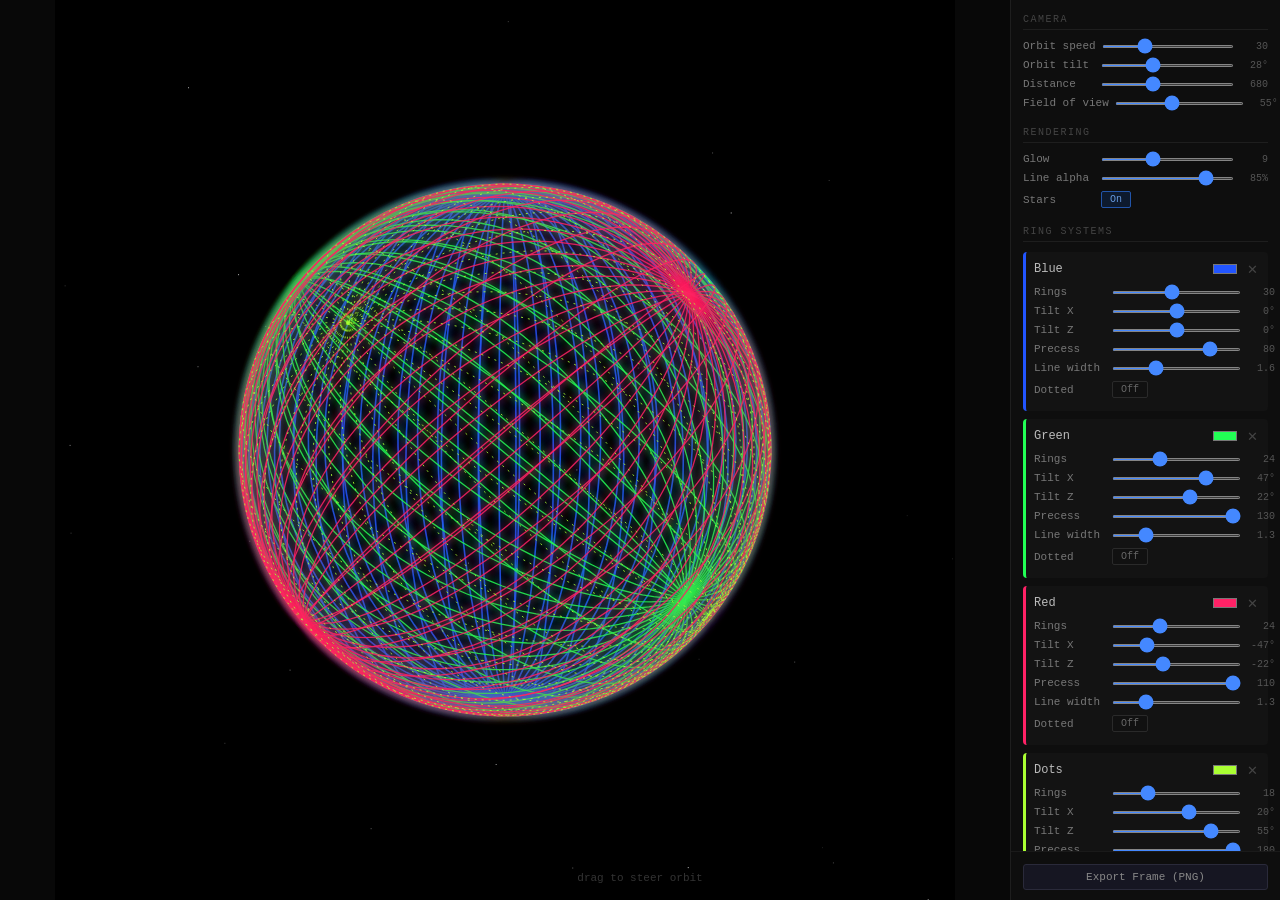
==== orbital_sphere.html @ 7554001b "Add orbital_sphere.html - animated 3D sphere graphics tool Single-file browser tool with satellite-o" ====
<!DOCTYPE html>
<html lang="en">
<head>
<meta charset="UTF-8">
<meta name="viewport" content="width=device-width, initial-scale=1.0">
<title>Orbital Sphere</title>
<style>
* { box-sizing: border-box; margin: 0; padding: 0; }

body {
  display: flex;
  background: #080808;
  color: #ccc;
  font-family: 'Courier New', monospace;
  height: 100vh;
  overflow: hidden;
}

#canvas-wrap {
  flex: 1;
  display: flex;
  align-items: center;
  justify-content: center;
  min-width: 0;
}

canvas {
  cursor: grab;
  display: block;
}
canvas.dragging { cursor: grabbing; }

/* ── Panel ── */
#panel {
  width: 270px;
  flex-shrink: 0;
  background: #0e0e0e;
  border-left: 1px solid #1e1e1e;
  display: flex;
  flex-direction: column;
  overflow: hidden;
}

#panel-scroll {
  flex: 1;
  overflow-y: auto;
  padding: 14px 12px;
  scrollbar-width: thin;
  scrollbar-color: #333 transparent;
}

.section { margin-bottom: 18px; }

.section-title {
  font-size: 10px;
  text-transform: uppercase;
  letter-spacing: 1.5px;
  color: #444;
  margin-bottom: 10px;
  padding-bottom: 4px;
  border-bottom: 1px solid #1e1e1e;
}

.row {
  display: flex;
  align-items: center;
  gap: 6px;
  margin-bottom: 7px;
  font-size: 11px;
}

.row label {
  min-width: 72px;
  color: #777;
  flex-shrink: 0;
}

.row input[type=range] {
  flex: 1;
  height: 3px;
  accent-color: #4488ff;
}

.row .val {
  min-width: 28px;
  text-align: right;
  color: #555;
  font-size: 10px;
}

/* ── Ring system card ── */
.ring-card {
  background: #131313;
  border-radius: 4px;
  padding: 8px 8px 6px;
  margin-bottom: 8px;
  border-left: 3px solid #4488ff;
}

.card-header {
  display: flex;
  align-items: center;
  gap: 6px;
  margin-bottom: 8px;
}

.card-name {
  flex: 1;
  background: transparent;
  border: none;
  color: #bbb;
  font-family: 'Courier New', monospace;
  font-size: 12px;
  outline: none;
}
.card-name:focus { color: #eee; border-bottom: 1px solid #333; }

.card-color {
  width: 28px;
  height: 18px;
  border: none;
  background: none;
  cursor: pointer;
  padding: 0;
  flex-shrink: 0;
}

.card-remove {
  background: none;
  border: none;
  color: #444;
  cursor: pointer;
  font-size: 13px;
  padding: 0 2px;
  flex-shrink: 0;
  line-height: 1;
}
.card-remove:hover { color: #cc3333; }

/* ── Buttons ── */
button.action {
  background: #161622;
  border: 1px solid #2a2a3a;
  color: #888;
  padding: 6px 10px;
  cursor: pointer;
  border-radius: 3px;
  font-family: 'Courier New', monospace;
  font-size: 11px;
  width: 100%;
  margin-top: 2px;
}
button.action:hover { background: #1e1e30; color: #aaa; }

.toggle {
  background: #111;
  border: 1px solid #2a2a2a;
  color: #666;
  padding: 2px 8px;
  cursor: pointer;
  border-radius: 2px;
  font-family: 'Courier New', monospace;
  font-size: 10px;
}
.toggle.on { background: #0d1a2e; border-color: #2255aa; color: #6699dd; }

#panel-foot {
  padding: 10px 12px;
  border-top: 1px solid #1a1a1a;
}

/* Hint */
#hint {
  position: absolute;
  bottom: 16px;
  left: 50%;
  transform: translateX(-50%);
  color: #333;
  font-family: 'Courier New', monospace;
  font-size: 11px;
  pointer-events: none;
  transition: opacity 1s;
}
</style>
</head>
<body>

<div id="canvas-wrap">
  <canvas id="c"></canvas>
  <div id="hint">drag to steer orbit</div>
</div>

<div id="panel">
  <div id="panel-scroll">

    <div class="section">
      <div class="section-title">Camera</div>
      <div class="row">
        <label>Orbit speed</label>
        <input type="range" id="orbitSpeed" min="0" max="100" value="30">
        <span class="val" id="orbitSpeedV">30</span>
      </div>
      <div class="row">
        <label>Orbit tilt</label>
        <input type="range" id="orbitTilt" min="0" max="75" value="28">
        <span class="val" id="orbitTiltV">28°</span>
      </div>
      <div class="row">
        <label>Distance</label>
        <input type="range" id="camDist" min="250" max="1400" value="680">
        <span class="val" id="camDistV">680</span>
      </div>
      <div class="row">
        <label>Field of view</label>
        <input type="range" id="fov" min="20" max="100" value="55">
        <span class="val" id="fovV">55°</span>
      </div>
    </div>

    <div class="section">
      <div class="section-title">Rendering</div>
      <div class="row">
        <label>Glow</label>
        <input type="range" id="glow" min="0" max="24" value="9">
        <span class="val" id="glowV">9</span>
      </div>
      <div class="row">
        <label>Line alpha</label>
        <input type="range" id="alpha" min="10" max="100" value="85">
        <span class="val" id="alphaV">85%</span>
      </div>
      <div class="row">
        <label>Stars</label>
        <button class="toggle on" id="toggleStars">On</button>
      </div>
    </div>

    <div class="section">
      <div class="section-title">Ring Systems</div>
      <div id="ring-list"></div>
      <button class="action" id="addBtn">+ Add Ring System</button>
    </div>

  </div>
  <div id="panel-foot">
    <button class="action" id="exportBtn">Export Frame (PNG)</button>
  </div>
</div>

<script>
// ─────────────────────────────────────────────────
// 3D Math
// ─────────────────────────────────────────────────

const dot   = (a,b) => a[0]*b[0] + a[1]*b[1] + a[2]*b[2];
const cross = (a,b) => [a[1]*b[2]-a[2]*b[1], a[2]*b[0]-a[0]*b[2], a[0]*b[1]-a[1]*b[0]];
const addV  = (a,b) => [a[0]+b[0], a[1]+b[1], a[2]+b[2]];
const subV  = (a,b) => [a[0]-b[0], a[1]-b[1], a[2]-b[2]];
const scaleV = (v,s) => [v[0]*s, v[1]*s, v[2]*s];

function norm(v) {
  const l = Math.sqrt(dot(v,v));
  return l < 1e-12 ? [0,1,0] : [v[0]/l, v[1]/l, v[2]/l];
}

function rotX(v, a) {
  const c=Math.cos(a), s=Math.sin(a);
  return [v[0], c*v[1]-s*v[2], s*v[1]+c*v[2]];
}
function rotY(v, a) {
  const c=Math.cos(a), s=Math.sin(a);
  return [c*v[0]+s*v[2], v[1], -s*v[0]+c*v[2]];
}
function rotZ(v, a) {
  const c=Math.cos(a), s=Math.sin(a);
  return [c*v[0]-s*v[1], s*v[0]+c*v[1], v[2]];
}

// Rodrigues rotation: rotate v around unit axis by angle a
function rotAround(v, axis, a) {
  const c=Math.cos(a), s=Math.sin(a), d=dot(v,axis);
  const cr=cross(axis,v);
  return [
    v[0]*c + cr[0]*s + axis[0]*d*(1-c),
    v[1]*c + cr[1]*s + axis[1]*d*(1-c),
    v[2]*c + cr[2]*s + axis[2]*d*(1-c)
  ];
}

// ─────────────────────────────────────────────────
// Stars
// ─────────────────────────────────────────────────

const STAR_R = 9000;
const STAR_COUNT = 320;
const starPts = [];
const starBright = [];
const starPhase = [];
const starSize = [];

for (let i = 0; i < STAR_COUNT; i++) {
  const theta = Math.acos(2*Math.random()-1);
  const phi   = Math.random() * Math.PI * 2;
  starPts.push([
    STAR_R * Math.sin(theta) * Math.cos(phi),
    STAR_R * Math.sin(theta) * Math.sin(phi),
    STAR_R * Math.cos(theta)
  ]);
  starBright.push(0.25 + Math.random() * 0.55);
  starPhase.push(Math.random() * Math.PI * 2);
  starSize.push(Math.random() < 0.12 ? 1.5 : 1);
}

// ─────────────────────────────────────────────────
// Ring Systems
// ─────────────────────────────────────────────────

const SPHERE_R  = 200;
const SEG_COUNT = 90;  // points per ring
let nextId = 0;

function makeSystem(opts) {
  return {
    id:            nextId++,
    name:          opts.name          ?? 'Ring',
    count:         opts.count         ?? 20,
    tiltX:         opts.tiltX         ?? 0,
    tiltZ:         opts.tiltZ         ?? 0,
    color:         opts.color         ?? '#4488ff',
    lineWidth:     opts.lineWidth     ?? 1.2,
    dash:          opts.dash          ?? [],
    precRate:      opts.precRate      ?? 0.00010,
    phase:         opts.phase         ?? 0,
  };
}

let systems = [
  makeSystem({ name:'Blue',  count:30, tiltX:  0, tiltZ:  0, color:'#2255ff', lineWidth:1.6, dash:[],     precRate:0.00008,  phase:0    }),
  makeSystem({ name:'Green', count:24, tiltX: 47, tiltZ: 22, color:'#22ff55', lineWidth:1.3, dash:[],     precRate:0.000130, phase:1.05 }),
  makeSystem({ name:'Red',   count:24, tiltX:-47, tiltZ:-22, color:'#ff2266', lineWidth:1.3, dash:[],     precRate:0.000110, phase:2.30 }),
  makeSystem({ name:'Dots',  count:18, tiltX: 20, tiltZ: 55, color:'#aaff33', lineWidth:1.0, dash:[2,5],  precRate:0.000180, phase:0.70 }),
];

function getRings(sys, time) {
  // System axis derived from tilt angles
  let axis = [0, 1, 0];
  axis = norm(rotX(rotZ(axis, sys.tiltZ * Math.PI/180), sys.tiltX * Math.PI/180));

  // A vector perpendicular to axis
  const ref  = Math.abs(axis[0]) < 0.9 ? [1,0,0] : [0,1,0];
  const perp = norm(cross(axis, ref));

  const precAngle = sys.phase + time * sys.precRate;
  const rings = [];

  for (let i = 0; i < sys.count; i++) {
    const phi = (i / sys.count) * Math.PI + precAngle;
    const n   = rotAround(perp, axis, phi);   // ring normal
    const u   = axis;                          // one tangent (⊥ to n since perp ⊥ axis)
    const v   = norm(cross(n, axis));          // other tangent

    const pts = [];
    for (let j = 0; j <= SEG_COUNT; j++) {
      const t  = (j / SEG_COUNT) * 2 * Math.PI;
      const ct = Math.cos(t), st = Math.sin(t);
      pts.push([
        SPHERE_R * (ct*u[0] + st*v[0]),
        SPHERE_R * (ct*u[1] + st*v[1]),
        SPHERE_R * (ct*u[2] + st*v[2])
      ]);
    }
    rings.push(pts);
  }
  return rings;
}

// ─────────────────────────────────────────────────
// Camera & Projection
// ─────────────────────────────────────────────────

let camAz  = 0;   // azimuth (auto-incremented each frame unless dragging)
let camElOffset = 0;   // elevation offset from drag
let isDragging = false;
let dragX0 = 0, dragY0 = 0, dragAz0 = 0, dragEl0 = 0;

function getCamera(az, el, dist) {
  const cosEl = Math.cos(el), sinEl = Math.sin(el);
  const cosAz = Math.cos(az), sinAz = Math.sin(az);
  const pos = [dist*sinAz*cosEl, dist*sinEl, dist*cosAz*cosEl];
  const fwd = norm(subV([0,0,0], pos));
  const wup = [0,1,0];
  const rgt = norm(cross(fwd, wup));
  const up  = norm(cross(rgt, fwd));
  return { pos, fwd, rgt, up };
}

function project(pt, cam, focal, cx, cy) {
  const d  = subV(pt, cam.pos);
  const xc = dot(d, cam.rgt);
  const yc = dot(d, cam.up);
  const zc = dot(d, cam.fwd);
  if (zc <= 0.5) return null;
  return [cx + focal*xc/zc, cy - focal*yc/zc];
}

// ─────────────────────────────────────────────────
// Canvas
// ─────────────────────────────────────────────────

const canvas = document.getElementById('c');
const ctx    = canvas.getContext('2d');

function resize() {
  const wrap = document.getElementById('canvas-wrap');
  const size = Math.min(wrap.clientWidth, wrap.clientHeight, 900);
  canvas.width  = size;
  canvas.height = size;
}
window.addEventListener('resize', resize);
resize();

// ─────────────────────────────────────────────────
// Render
// ─────────────────────────────────────────────────

let showStars = true;

function draw(ts) {
  const W = canvas.width, H = canvas.height;

  // ── Camera params
  const orbitSpeed = document.getElementById('orbitSpeed').value / 10000;
  const tiltAmp    = document.getElementById('orbitTilt').value  * Math.PI/180;
  const dist       = parseFloat(document.getElementById('camDist').value);
  const fovDeg     = parseFloat(document.getElementById('fov').value);
  const glowAmt    = parseFloat(document.getElementById('glow').value);
  const lineAlpha  = parseFloat(document.getElementById('alpha').value) / 100;

  const focal = W / (2 * Math.tan(fovDeg * Math.PI / 360));
  const cx = W/2, cy = H/2;

  // Satellite orbit: azimuth auto-increments, elevation bobs sinusoidally
  const el = tiltAmp * Math.sin(ts * 0.00028) + camElOffset;
  const cam = getCamera(camAz, el, dist);

  // ── Background
  ctx.fillStyle = '#000';
  ctx.fillRect(0, 0, W, H);

  // ── Stars
  if (showStars) {
    ctx.fillStyle = '#fff';
    for (let si = 0; si < starPts.length; si++) {
      const p = project(starPts[si], cam, focal, cx, cy);
      if (!p) continue;
      if (p[0] < 0 || p[0] > W || p[1] < 0 || p[1] > H) continue;
      const twinkle = 0.65 + 0.35 * Math.sin(ts * 0.0015 + starPhase[si]);
      ctx.globalAlpha = starBright[si] * twinkle;
      const sz = starSize[si];
      ctx.fillRect(p[0]-sz/2, p[1]-sz/2, sz, sz);
    }
    ctx.globalAlpha = 1;
  }

  // ── Rings
  ctx.globalAlpha = lineAlpha;
  for (const sys of systems) {
    const allRings = getRings(sys, ts);
    ctx.strokeStyle   = sys.color;
    ctx.lineWidth     = sys.lineWidth;
    ctx.shadowColor   = sys.color;
    ctx.shadowBlur    = glowAmt;
    ctx.setLineDash(sys.dash);

    for (const ring of allRings) {
      ctx.beginPath();
      let penDown = false, prevNull = false;
      for (const pt of ring) {
        const p = project(pt, cam, focal, cx, cy);
        if (!p) { prevNull = true; continue; }
        if (!penDown || prevNull) { ctx.moveTo(p[0], p[1]); penDown = true; }
        else                      { ctx.lineTo(p[0], p[1]); }
        prevNull = false;
      }
      ctx.stroke();
    }
  }

  ctx.shadowBlur  = 0;
  ctx.globalAlpha = 1;
  ctx.setLineDash([]);
}

// ─────────────────────────────────────────────────
// Animation Loop
// ─────────────────────────────────────────────────

let lastTs = 0;

function loop(ts) {
  const dt = ts - lastTs;
  lastTs = ts;

  if (!isDragging) {
    const speed = document.getElementById('orbitSpeed').value / 10000;
    camAz += speed * dt;
  }

  draw(ts);
  requestAnimationFrame(loop);
}

requestAnimationFrame(ts => { lastTs = ts; requestAnimationFrame(loop); });

// ─────────────────────────────────────────────────
// Mouse / Touch
// ─────────────────────────────────────────────────

function dragStart(x, y) {
  isDragging = true;
  dragX0  = x;  dragY0  = y;
  dragAz0 = camAz; dragEl0 = camElOffset;
  canvas.classList.add('dragging');
}
function dragMove(x, y) {
  if (!isDragging) return;
  camAz       = dragAz0 + (x - dragX0) * 0.005;
  camElOffset = Math.max(-1.35, Math.min(1.35, dragEl0 - (y - dragY0) * 0.005));
}
function dragEnd() {
  isDragging = false;
  canvas.classList.remove('dragging');
}

canvas.addEventListener('mousedown',  e => dragStart(e.clientX, e.clientY));
canvas.addEventListener('mousemove',  e => dragMove(e.clientX, e.clientY));
canvas.addEventListener('mouseup',    dragEnd);
canvas.addEventListener('mouseleave', dragEnd);

canvas.addEventListener('touchstart', e => { dragStart(e.touches[0].clientX, e.touches[0].clientY); e.preventDefault(); }, { passive:false });
canvas.addEventListener('touchmove',  e => { dragMove(e.touches[0].clientX, e.touches[0].clientY);  e.preventDefault(); }, { passive:false });
canvas.addEventListener('touchend',   dragEnd);

// Hide hint after first drag
canvas.addEventListener('mousedown', () => {
  document.getElementById('hint').style.opacity = '0';
}, { once: true });

// ─────────────────────────────────────────────────
// Controls UI
// ─────────────────────────────────────────────────

function bindSlider(id, valId, fmt) {
  const sl = document.getElementById(id);
  const vl = document.getElementById(valId);
  sl.addEventListener('input', () => { vl.textContent = fmt(sl.value); });
}
bindSlider('orbitSpeed', 'orbitSpeedV', v => v);
bindSlider('orbitTilt',  'orbitTiltV',  v => v + '°');
bindSlider('camDist',    'camDistV',    v => v);
bindSlider('fov',        'fovV',        v => v + '°');
bindSlider('glow',       'glowV',       v => v);
bindSlider('alpha',      'alphaV',      v => v + '%');

document.getElementById('toggleStars').addEventListener('click', function() {
  showStars = !showStars;
  this.textContent = showStars ? 'On' : 'Off';
  this.classList.toggle('on', showStars);
});

// ─────────────────────────────────────────────────
// Ring System UI
// ─────────────────────────────────────────────────

function buildRingUI() {
  const list = document.getElementById('ring-list');
  list.innerHTML = '';

  for (const sys of systems) {
    const card = document.createElement('div');
    card.className = 'ring-card';
    card.style.borderLeftColor = sys.color;
    card.dataset.id = sys.id;

    card.innerHTML = `
      <div class="card-header">
        <input class="card-name" type="text" value="${esc(sys.name)}" data-field="name">
        <input class="card-color" type="color" value="${sys.color}" data-field="color">
        <button class="card-remove" title="Remove">✕</button>
      </div>
      <div class="row">
        <label>Rings</label>
        <input type="range" min="4" max="60" value="${sys.count}" data-field="count">
        <span class="val">${sys.count}</span>
      </div>
      <div class="row">
        <label>Tilt X</label>
        <input type="range" min="-90" max="90" value="${sys.tiltX}" data-field="tiltX">
        <span class="val">${sys.tiltX}°</span>
      </div>
      <div class="row">
        <label>Tilt Z</label>
        <input type="range" min="-90" max="90" value="${sys.tiltZ}" data-field="tiltZ">
        <span class="val">${sys.tiltZ}°</span>
      </div>
      <div class="row">
        <label>Precess</label>
        <input type="range" min="0" max="100" value="${Math.round(sys.precRate*1e6)}" data-field="precRate">
        <span class="val">${Math.round(sys.precRate*1e6)}</span>
      </div>
      <div class="row">
        <label>Line width</label>
        <input type="range" min="5" max="40" value="${sys.lineWidth*10}" data-field="lineWidth">
        <span class="val">${sys.lineWidth}</span>
      </div>
      <div class="row">
        <label>Dotted</label>
        <button class="toggle ${ sys.dash.length ? 'on' : '' }" data-field="dash">${ sys.dash.length ? 'On' : 'Off' }</button>
      </div>
    `;

    // Bind inputs
    card.querySelectorAll('[data-field]').forEach(el => {
      const field = el.dataset.field;
      const ev    = el.tagName === 'BUTTON' ? 'click' : 'input';

      el.addEventListener(ev, () => {
        const target = systems.find(s => s.id === sys.id);
        if (!target) return;

        if (field === 'name') {
          target.name = el.value;
        } else if (field === 'color') {
          target.color = el.value;
          card.style.borderLeftColor = el.value;
        } else if (field === 'count') {
          target.count = parseInt(el.value);
          el.nextElementSibling.textContent = el.value;
        } else if (field === 'tiltX') {
          target.tiltX = parseFloat(el.value);
          el.nextElementSibling.textContent = el.value + '°';
        } else if (field === 'tiltZ') {
          target.tiltZ = parseFloat(el.value);
          el.nextElementSibling.textContent = el.value + '°';
        } else if (field === 'precRate') {
          target.precRate = parseFloat(el.value) / 1e6;
          el.nextElementSibling.textContent = el.value;
        } else if (field === 'lineWidth') {
          target.lineWidth = parseFloat(el.value) / 10;
          el.nextElementSibling.textContent = target.lineWidth.toFixed(1);
        } else if (field === 'dash') {
          target.dash = target.dash.length ? [] : [2, 5];
          el.textContent = target.dash.length ? 'On' : 'Off';
          el.classList.toggle('on', target.dash.length > 0);
        }
      });
    });

    // Remove button
    card.querySelector('.card-remove').addEventListener('click', () => {
      systems = systems.filter(s => s.id !== sys.id);
      buildRingUI();
    });

    list.appendChild(card);
  }
}

function esc(s) {
  return s.replace(/&/g,'&amp;').replace(/"/g,'&quot;').replace(/</g,'&lt;');
}

document.getElementById('addBtn').addEventListener('click', () => {
  const hue = Math.floor(Math.random() * 360);
  systems.push(makeSystem({
    name:     `Ring ${systems.length + 1}`,
    count:    22,
    tiltX:    (Math.random()*180 - 90) | 0,
    tiltZ:    (Math.random()*180 - 90) | 0,
    color:    `hsl(${hue},100%,60%)`,
    lineWidth: 1.2,
    dash:     [],
    precRate: 0.00008 + Math.random() * 0.00015,
    phase:    Math.random() * Math.PI * 2,
  }));
  buildRingUI();
});

document.getElementById('exportBtn').addEventListener('click', () => {
  const a = document.createElement('a');
  a.download = `orbital-sphere-${Date.now()}.png`;
  a.href = canvas.toDataURL('image/png');
  a.click();
});

buildRingUI();
</script>
</body>
</html>
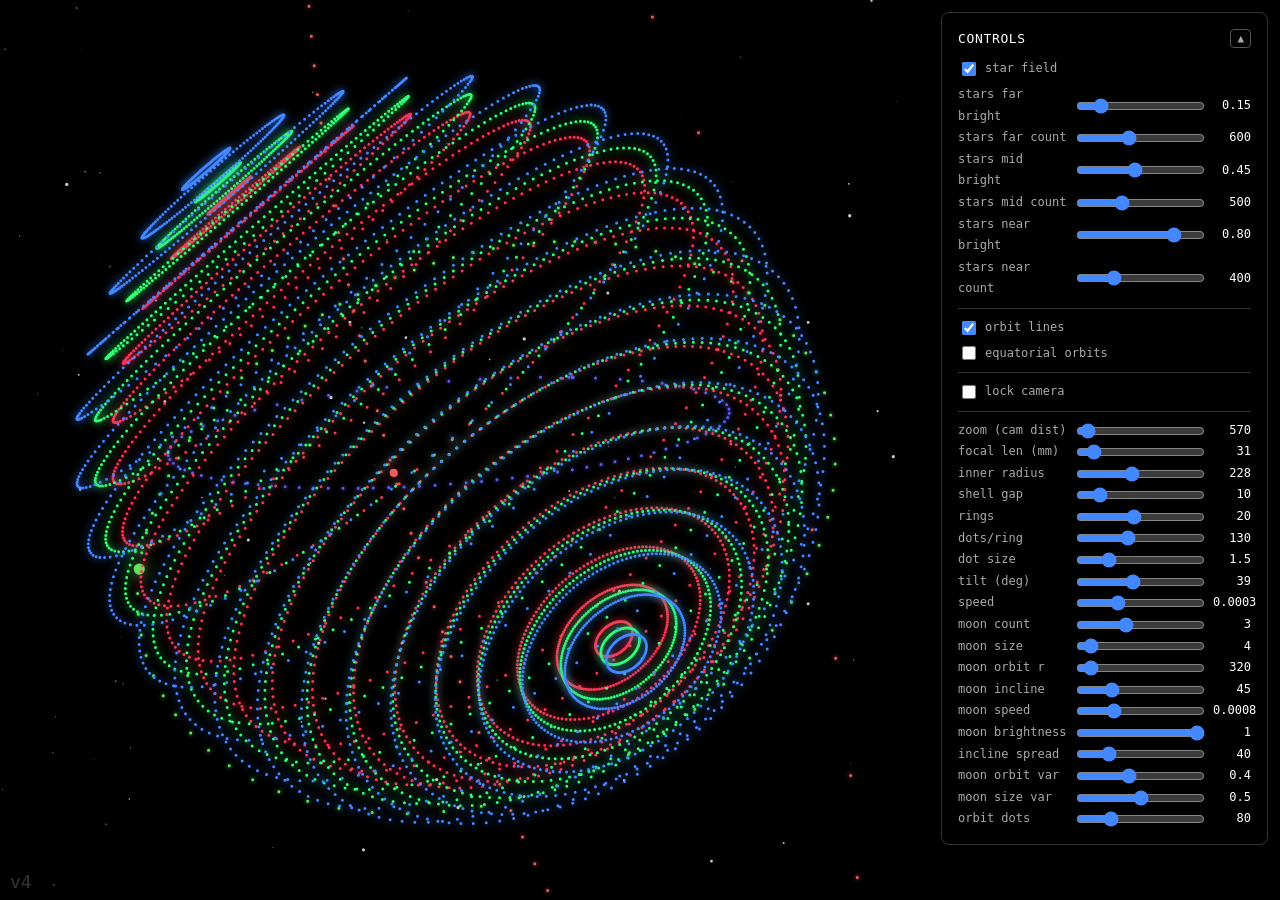
==== commit a4fc1641: "Restructure repo: rename v4.html to orbital_sphere.html, archive prototypes v4.html was the current " ====
--- a/orbital_sphere.html
+++ b/orbital_sphere.html
@@ -1,699 +1,290 @@
 <!DOCTYPE html>
-<html lang="en">
-<head>
-<meta charset="UTF-8">
-<meta name="viewport" content="width=device-width, initial-scale=1.0">
-<title>Orbital Sphere</title>
-<style>
-* { box-sizing: border-box; margin: 0; padding: 0; }
-
-body {
-  display: flex;
-  background: #080808;
-  color: #ccc;
-  font-family: 'Courier New', monospace;
-  height: 100vh;
-  overflow: hidden;
+<body style="margin:0;background:#000;overflow:hidden">
+<canvas id=c style="touch-action:none;display:block"></canvas>
+
+<div id=panel style="position:fixed;top:12px;right:12px;background:rgba(0,0,0,.75);border:1px solid #333;border-radius:8px;padding:14px 16px;color:#ccc;font:12px/1.8 monospace;min-width:220px;user-select:none">
+  <div style="display:flex;justify-content:space-between;align-items:center;margin-bottom:8px">
+    <span style="color:#fff;font-size:13px;letter-spacing:.05em">CONTROLS</span>
+    <button id=collapseBtn onclick="togglePanel()" style="background:none;border:1px solid #555;border-radius:4px;color:#aaa;cursor:pointer;font:11px monospace;padding:1px 6px;line-height:1.4">▲</button>
+  </div>
+  <div id=panelBody>
+  <div style="margin-bottom:4px">
+    <label style="display:flex;gap:6px;align-items:center;cursor:pointer">
+      <input type=checkbox id=starToggle checked style="accent-color:#4488ff;width:14px;height:14px">
+      <span style="color:#aaa">star field</span>
+    </label>
+  </div>
+  <div id=starSliders></div>
+  <div style="border-top:1px solid #333;margin:8px 0"></div>
+  <div style="margin-bottom:4px">
+    <label style="display:flex;gap:6px;align-items:center;cursor:pointer">
+      <input type=checkbox id=orbitToggle checked style="accent-color:#4488ff;width:14px;height:14px">
+      <span style="color:#aaa">orbit lines</span>
+    </label>
+  </div>
+  <div style="margin-bottom:4px">
+    <label style="display:flex;gap:6px;align-items:center;cursor:pointer">
+      <input type=checkbox id=equatorialToggle style="accent-color:#4488ff;width:14px;height:14px">
+      <span style="color:#aaa">equatorial orbits</span>
+    </label>
+  </div>
+  <div style="border-top:1px solid #333;margin:8px 0"></div>
+  <div style="margin-bottom:4px">
+    <label style="display:flex;gap:6px;align-items:center;cursor:pointer">
+      <input type=checkbox id=camLock style="accent-color:#4488ff;width:14px;height:14px">
+      <span style="color:#aaa">lock camera</span>
+    </label>
+  </div>
+  <div style="border-top:1px solid #333;margin:8px 0"></div>
+  </div><!-- /panelBody -->
+</div>
+
+<div style="position:fixed;bottom:8px;left:10px;color:#333;font:18px monospace;pointer-events:none">v4</div>
+
+<script>
+let panelCollapsed=false;
+function togglePanel(){
+  panelCollapsed=!panelCollapsed;
+  document.getElementById('panelBody').style.display=panelCollapsed?'none':'';
+  document.getElementById('collapseBtn').textContent=panelCollapsed?'▼':'▲';
 }
-
-#canvas-wrap {
-  flex: 1;
-  display: flex;
-  align-items: center;
-  justify-content: center;
-  min-width: 0;
-}
-
-canvas {
-  cursor: grab;
-  display: block;
-}
-canvas.dragging { cursor: grabbing; }
-
-/* ── Panel ── */
-#panel {
-  width: 270px;
-  flex-shrink: 0;
-  background: #0e0e0e;
-  border-left: 1px solid #1e1e1e;
-  display: flex;
-  flex-direction: column;
-  overflow: hidden;
-}
-
-#panel-scroll {
-  flex: 1;
-  overflow-y: auto;
-  padding: 14px 12px;
-  scrollbar-width: thin;
-  scrollbar-color: #333 transparent;
-}
-
-.section { margin-bottom: 18px; }
-
-.section-title {
-  font-size: 10px;
-  text-transform: uppercase;
-  letter-spacing: 1.5px;
-  color: #444;
-  margin-bottom: 10px;
-  padding-bottom: 4px;
-  border-bottom: 1px solid #1e1e1e;
-}
-
-.row {
-  display: flex;
-  align-items: center;
-  gap: 6px;
-  margin-bottom: 7px;
-  font-size: 11px;
-}
-
-.row label {
-  min-width: 72px;
-  color: #777;
-  flex-shrink: 0;
-}
-
-.row input[type=range] {
-  flex: 1;
-  height: 3px;
-  accent-color: #4488ff;
-}
-
-.row .val {
-  min-width: 28px;
-  text-align: right;
-  color: #555;
-  font-size: 10px;
-}
-
-/* ── Ring system card ── */
-.ring-card {
-  background: #131313;
-  border-radius: 4px;
-  padding: 8px 8px 6px;
-  margin-bottom: 8px;
-  border-left: 3px solid #4488ff;
-}
-
-.card-header {
-  display: flex;
-  align-items: center;
-  gap: 6px;
-  margin-bottom: 8px;
-}
-
-.card-name {
-  flex: 1;
-  background: transparent;
-  border: none;
-  color: #bbb;
-  font-family: 'Courier New', monospace;
-  font-size: 12px;
-  outline: none;
-}
-.card-name:focus { color: #eee; border-bottom: 1px solid #333; }
-
-.card-color {
-  width: 28px;
-  height: 18px;
-  border: none;
-  background: none;
-  cursor: pointer;
-  padding: 0;
-  flex-shrink: 0;
-}
-
-.card-remove {
-  background: none;
-  border: none;
-  color: #444;
-  cursor: pointer;
-  font-size: 13px;
-  padding: 0 2px;
-  flex-shrink: 0;
-  line-height: 1;
-}
-.card-remove:hover { color: #cc3333; }
-
-/* ── Buttons ── */
-button.action {
-  background: #161622;
-  border: 1px solid #2a2a3a;
-  color: #888;
-  padding: 6px 10px;
-  cursor: pointer;
-  border-radius: 3px;
-  font-family: 'Courier New', monospace;
-  font-size: 11px;
-  width: 100%;
-  margin-top: 2px;
-}
-button.action:hover { background: #1e1e30; color: #aaa; }
-
-.toggle {
-  background: #111;
-  border: 1px solid #2a2a2a;
-  color: #666;
-  padding: 2px 8px;
-  cursor: pointer;
-  border-radius: 2px;
-  font-family: 'Courier New', monospace;
-  font-size: 10px;
-}
-.toggle.on { background: #0d1a2e; border-color: #2255aa; color: #6699dd; }
-
-#panel-foot {
-  padding: 10px 12px;
-  border-top: 1px solid #1a1a1a;
-}
-
-/* Hint */
-#hint {
-  position: absolute;
-  bottom: 16px;
-  left: 50%;
-  transform: translateX(-50%);
-  color: #333;
-  font-family: 'Courier New', monospace;
-  font-size: 11px;
-  pointer-events: none;
-  transition: opacity 1s;
-}
-</style>
-</head>
-<body>
-
-<div id="canvas-wrap">
-  <canvas id="c"></canvas>
-  <div id="hint">drag to steer orbit</div>
-</div>
-
-<div id="panel">
-  <div id="panel-scroll">
-
-    <div class="section">
-      <div class="section-title">Camera</div>
-      <div class="row">
-        <label>Orbit speed</label>
-        <input type="range" id="orbitSpeed" min="0" max="100" value="30">
-        <span class="val" id="orbitSpeedV">30</span>
-      </div>
-      <div class="row">
-        <label>Orbit tilt</label>
-        <input type="range" id="orbitTilt" min="0" max="75" value="28">
-        <span class="val" id="orbitTiltV">28°</span>
-      </div>
-      <div class="row">
-        <label>Distance</label>
-        <input type="range" id="camDist" min="250" max="1400" value="680">
-        <span class="val" id="camDistV">680</span>
-      </div>
-      <div class="row">
-        <label>Field of view</label>
-        <input type="range" id="fov" min="20" max="100" value="55">
-        <span class="val" id="fovV">55°</span>
-      </div>
-    </div>
-
-    <div class="section">
-      <div class="section-title">Rendering</div>
-      <div class="row">
-        <label>Glow</label>
-        <input type="range" id="glow" min="0" max="24" value="9">
-        <span class="val" id="glowV">9</span>
-      </div>
-      <div class="row">
-        <label>Line alpha</label>
-        <input type="range" id="alpha" min="10" max="100" value="85">
-        <span class="val" id="alphaV">85%</span>
-      </div>
-      <div class="row">
-        <label>Stars</label>
-        <button class="toggle on" id="toggleStars">On</button>
-      </div>
-    </div>
-
-    <div class="section">
-      <div class="section-title">Ring Systems</div>
-      <div id="ring-list"></div>
-      <button class="action" id="addBtn">+ Add Ring System</button>
-    </div>
-
-  </div>
-  <div id="panel-foot">
-    <button class="action" id="exportBtn">Export Frame (PNG)</button>
-  </div>
-</div>
+</script>
 
 <script>
-// ─────────────────────────────────────────────────
-// 3D Math
-// ─────────────────────────────────────────────────
-
-const dot   = (a,b) => a[0]*b[0] + a[1]*b[1] + a[2]*b[2];
-const cross = (a,b) => [a[1]*b[2]-a[2]*b[1], a[2]*b[0]-a[0]*b[2], a[0]*b[1]-a[1]*b[0]];
-const addV  = (a,b) => [a[0]+b[0], a[1]+b[1], a[2]+b[2]];
-const subV  = (a,b) => [a[0]-b[0], a[1]-b[1], a[2]-b[2]];
-const scaleV = (v,s) => [v[0]*s, v[1]*s, v[2]*s];
-
-function norm(v) {
-  const l = Math.sqrt(dot(v,v));
-  return l < 1e-12 ? [0,1,0] : [v[0]/l, v[1]/l, v[2]/l];
-}
-
-function rotX(v, a) {
-  const c=Math.cos(a), s=Math.sin(a);
-  return [v[0], c*v[1]-s*v[2], s*v[1]+c*v[2]];
-}
-function rotY(v, a) {
-  const c=Math.cos(a), s=Math.sin(a);
-  return [c*v[0]+s*v[2], v[1], -s*v[0]+c*v[2]];
-}
-function rotZ(v, a) {
-  const c=Math.cos(a), s=Math.sin(a);
-  return [c*v[0]-s*v[1], s*v[0]+c*v[1], v[2]];
-}
-
-// Rodrigues rotation: rotate v around unit axis by angle a
-function rotAround(v, axis, a) {
-  const c=Math.cos(a), s=Math.sin(a), d=dot(v,axis);
-  const cr=cross(axis,v);
-  return [
-    v[0]*c + cr[0]*s + axis[0]*d*(1-c),
-    v[1]*c + cr[1]*s + axis[1]*d*(1-c),
-    v[2]*c + cr[2]*s + axis[2]*d*(1-c)
-  ];
-}
-
-// ─────────────────────────────────────────────────
-// Stars
-// ─────────────────────────────────────────────────
-
-const STAR_R = 9000;
-const STAR_COUNT = 320;
-const starPts = [];
-const starBright = [];
-const starPhase = [];
-const starSize = [];
-
-for (let i = 0; i < STAR_COUNT; i++) {
-  const theta = Math.acos(2*Math.random()-1);
-  const phi   = Math.random() * Math.PI * 2;
-  starPts.push([
-    STAR_R * Math.sin(theta) * Math.cos(phi),
-    STAR_R * Math.sin(theta) * Math.sin(phi),
-    STAR_R * Math.cos(theta)
-  ]);
-  starBright.push(0.25 + Math.random() * 0.55);
-  starPhase.push(Math.random() * Math.PI * 2);
-  starSize.push(Math.random() < 0.12 ? 1.5 : 1);
-}
-
-// ─────────────────────────────────────────────────
-// Ring Systems
-// ─────────────────────────────────────────────────
-
-const SPHERE_R  = 200;
-const SEG_COUNT = 90;  // points per ring
-let nextId = 0;
-
-function makeSystem(opts) {
-  return {
-    id:            nextId++,
-    name:          opts.name          ?? 'Ring',
-    count:         opts.count         ?? 20,
-    tiltX:         opts.tiltX         ?? 0,
-    tiltZ:         opts.tiltZ         ?? 0,
-    color:         opts.color         ?? '#4488ff',
-    lineWidth:     opts.lineWidth     ?? 1.2,
-    dash:          opts.dash          ?? [],
-    precRate:      opts.precRate      ?? 0.00010,
-    phase:         opts.phase         ?? 0,
+const M=Math,q=c.getContext('2d');
+let az=0,el=0,drag=0,daz=0,mx=0,my=0,de=0,prev=0,W;
+
+const lsGet=(k,fb)=>{const v=localStorage.getItem('gfx_'+k);return v===null?fb:v};
+const lsSet=(k,v)=>localStorage.setItem('gfx_'+k,v);
+
+let showStars=lsGet('showStars','true')==='true';
+let showOrbit=lsGet('showOrbit','true')==='true';
+let equatorialOrbits=lsGet('equatorialOrbits','false')==='true';
+
+// three star layers: far (dim), mid, near (bright)
+const starLayers=[
+  {rMin:20000,rMax:28000,count:600,szMin:.3,szMax:.6, opacity:.15, label:'stars far'},
+  {rMin:12000,rMax:18000,count:500,szMin:.4,szMax:.9, opacity:.45, label:'stars mid'},
+  {rMin: 8000,rMax:11000,count:400,szMin:.5,szMax:1.7,opacity:.8,  label:'stars near'},
+];
+function genLayer(L){const a=[];for(let i=0;i<L.count;i++){const th=M.random()*6.283,ph=M.acos(2*M.random()-1);const r=L.rMin+M.random()*(L.rMax-L.rMin);const sz=L.szMin+M.random()*(L.szMax-L.szMin);a.push([r*M.sin(ph)*M.cos(th),r*M.sin(ph)*M.sin(th),r*M.cos(ph),sz]);}return a;}
+starLayers.forEach((L,i)=>{
+  L.opacity=parseFloat(lsGet('sl_opacity_'+i, L.opacity));
+  L.count=parseInt(lsGet('sl_count_'+i, L.count));
+  L.pts=genLayer(L);
+});
+
+const starToggleEl=document.getElementById('starToggle');
+starToggleEl.checked=showStars;
+starToggleEl.onchange=e=>{showStars=e.target.checked;lsSet('showStars',showStars);document.getElementById('starSliders').style.opacity=showStars?1:.4};
+
+const orbitToggleEl=document.getElementById('orbitToggle');
+orbitToggleEl.checked=showOrbit;
+orbitToggleEl.onchange=e=>{showOrbit=e.target.checked;lsSet('showOrbit',showOrbit)};
+
+const equatorialToggleEl=document.getElementById('equatorialToggle');
+equatorialToggleEl.checked=equatorialOrbits;
+equatorialToggleEl.onchange=e=>{equatorialOrbits=e.target.checked;lsSet('equatorialOrbits',equatorialOrbits)};
+
+// star layer sliders (brightness + count per layer)
+const starDiv=document.getElementById('starSliders');
+starLayers.forEach((L,i)=>{
+  const d=document.createElement('div');
+  d.innerHTML=`
+  <label style="display:flex;gap:6px;align-items:center">
+    <span style="width:110px;color:#aaa">${L.label} bright</span>
+    <input id=sbr_${i} type=range min=0 max=1 step=.01 value=${L.opacity} style="flex:1;accent-color:#4488ff">
+    <span id=sbrL_${i} style="width:38px;text-align:right;color:#fff">${L.opacity.toFixed(2)}</span>
+  </label>
+  <label style="display:flex;gap:6px;align-items:center">
+    <span style="width:110px;color:#aaa">${L.label} count</span>
+    <input id=scnt_${i} type=range min=0 max=1500 step=10 value=${L.count} style="flex:1;accent-color:#4488ff">
+    <span id=scntL_${i} style="width:38px;text-align:right;color:#fff">${L.count}</span>
+  </label>`;
+  starDiv.appendChild(d);
+  d.querySelector('#sbr_'+i).oninput=e=>{L.opacity=parseFloat(e.target.value);document.getElementById('sbrL_'+i).textContent=L.opacity.toFixed(2);lsSet('sl_opacity_'+i,L.opacity)};
+  d.querySelector('#scnt_'+i).oninput=e=>{L.count=parseInt(e.target.value);document.getElementById('scntL_'+i).textContent=L.count;L.pts=genLayer(L);lsSet('sl_count_'+i,L.count)};
+});
+
+// live params
+const P={
+  cam:   {v:570,  min:300, max:7200, label:'zoom (cam dist)'},
+  fl:    {v:31,   min:14,  max:200, label:'focal len (mm)', step:1},
+  r0:    {v:228,  min:100, max:400, label:'inner radius'},
+  gap:   {v:10,   min:2,   max:60,  label:'shell gap'},
+  N:     {v:20,   min:4,   max:40,  label:'rings',      int:true},
+  SEG:   {v:130,  min:20,  max:300, label:'dots/ring',  int:true},
+  dot:   {v:1.5,  min:.5,  max:5,   label:'dot size',   step:.1},
+  tilt:  {v:39,   min:0,   max:90,  label:'tilt (deg)'},
+  speed: {v:.0003,min:0,   max:.001,label:'speed',      step:.00005},
+  moons: {v:3,    min:0,   max:8,   label:'moon count', int:true},
+  moonSz:{v:4,    min:1,   max:50,  label:'moon size',  step:.5},
+  moonR: {v:320,  min:150, max:2800, label:'moon orbit r'},
+  moonInc:{v:45,  min:0,   max:180, label:'moon incline'},
+  moonSpd:{v:.0008,min:0,  max:.003,label:'moon speed', step:.0001},
+  moonBr: {v:1,    min:0,   max:1,   label:'moon brightness',step:.01},
+  moonSpread:{v:40, min:0,  max:180, label:'incline spread'},
+  moonRVar:  {v:.4,  min:0,   max:1,   label:'moon orbit var', step:.01},
+  moonSzVar: {v:.5,  min:0,   max:1,   label:'moon size var', step:.01},
+  orbitDots:{v:80,  min:10,  max:300, label:'orbit dots', int:true},
+};
+for(const [k,d] of Object.entries(P))d.v=d.int?parseInt(lsGet('p_'+k,d.v)):parseFloat(lsGet('p_'+k,d.v));
+
+// build sliders
+const panel=document.getElementById('panelBody');
+for(const [k,d] of Object.entries(P)){
+  const row=document.createElement('div');
+  const step=d.step||(d.int?1:.5);
+  row.innerHTML=`<label style="display:flex;gap:6px;align-items:center">
+    <span style="width:110px;color:#aaa">${d.label}</span>
+    <input type=range min=${d.min} max=${d.max} step=${step} value=${d.v} style="flex:1;accent-color:#4488ff">
+    <span id=lbl_${k} style="width:38px;text-align:right;color:#fff">${d.v}</span>
+  </label>`;
+  panel.appendChild(row);
+  const inp=row.querySelector('input');
+  inp.oninput=()=>{
+    d.v=d.int?parseInt(inp.value):parseFloat(inp.value);
+    document.getElementById('lbl_'+k).textContent=d.v;
+    lsSet('p_'+k,d.v);
+    rebuild();
   };
 }
 
-let systems = [
-  makeSystem({ name:'Blue',  count:30, tiltX:  0, tiltZ:  0, color:'#2255ff', lineWidth:1.6, dash:[],     precRate:0.00008,  phase:0    }),
-  makeSystem({ name:'Green', count:24, tiltX: 47, tiltZ: 22, color:'#22ff55', lineWidth:1.3, dash:[],     precRate:0.000130, phase:1.05 }),
-  makeSystem({ name:'Red',   count:24, tiltX:-47, tiltZ:-22, color:'#ff2266', lineWidth:1.3, dash:[],     precRate:0.000110, phase:2.30 }),
-  makeSystem({ name:'Dots',  count:18, tiltX: 20, tiltZ: 55, color:'#aaff33', lineWidth:1.0, dash:[2,5],  precRate:0.000180, phase:0.70 }),
+const shells=[
+  {color:'#ff3355',glow:'#ff2244'},
+  {color:'#33ff77',glow:'#22ff66'},
+  {color:'#4488ff',glow:'#3377ff'},
 ];
 
-function getRings(sys, time) {
-  // System axis derived from tilt angles
-  let axis = [0, 1, 0];
-  axis = norm(rotX(rotZ(axis, sys.tiltZ * Math.PI/180), sys.tiltX * Math.PI/180));
-
-  // A vector perpendicular to axis
-  const ref  = Math.abs(axis[0]) < 0.9 ? [1,0,0] : [0,1,0];
-  const perp = norm(cross(axis, ref));
-
-  const precAngle = sys.phase + time * sys.precRate;
-  const rings = [];
-
-  for (let i = 0; i < sys.count; i++) {
-    const phi = (i / sys.count) * Math.PI + precAngle;
-    const n   = rotAround(perp, axis, phi);   // ring normal
-    const u   = axis;                          // one tangent (⊥ to n since perp ⊥ axis)
-    const v   = norm(cross(n, axis));          // other tangent
-
-    const pts = [];
-    for (let j = 0; j <= SEG_COUNT; j++) {
-      const t  = (j / SEG_COUNT) * 2 * Math.PI;
-      const ct = Math.cos(t), st = Math.sin(t);
-      pts.push([
-        SPHERE_R * (ct*u[0] + st*v[0]),
-        SPHERE_R * (ct*u[1] + st*v[1]),
-        SPHERE_R * (ct*u[2] + st*v[2])
-      ]);
-    }
-    rings.push(pts);
-  }
-  return rings;
-}
-
-// ─────────────────────────────────────────────────
-// Camera & Projection
-// ─────────────────────────────────────────────────
-
-let camAz  = 0;   // azimuth (auto-incremented each frame unless dragging)
-let camElOffset = 0;   // elevation offset from drag
-let isDragging = false;
-let dragX0 = 0, dragY0 = 0, dragAz0 = 0, dragEl0 = 0;
-
-function getCamera(az, el, dist) {
-  const cosEl = Math.cos(el), sinEl = Math.sin(el);
-  const cosAz = Math.cos(az), sinAz = Math.sin(az);
-  const pos = [dist*sinAz*cosEl, dist*sinEl, dist*cosAz*cosEl];
-  const fwd = norm(subV([0,0,0], pos));
-  const wup = [0,1,0];
-  const rgt = norm(cross(fwd, wup));
-  const up  = norm(cross(rgt, fwd));
-  return { pos, fwd, rgt, up };
-}
-
-function project(pt, cam, focal, cx, cy) {
-  const d  = subV(pt, cam.pos);
-  const xc = dot(d, cam.rgt);
-  const yc = dot(d, cam.up);
-  const zc = dot(d, cam.fwd);
-  if (zc <= 0.5) return null;
-  return [cx + focal*xc/zc, cy - focal*yc/zc];
-}
-
-// ─────────────────────────────────────────────────
-// Canvas
-// ─────────────────────────────────────────────────
-
-const canvas = document.getElementById('c');
-const ctx    = canvas.getContext('2d');
-
-function resize() {
-  const wrap = document.getElementById('canvas-wrap');
-  const size = Math.min(wrap.clientWidth, wrap.clientHeight, 900);
-  canvas.width  = size;
-  canvas.height = size;
-}
-window.addEventListener('resize', resize);
-resize();
-
-// ─────────────────────────────────────────────────
-// Render
-// ─────────────────────────────────────────────────
-
-let showStars = true;
-
-function draw(ts) {
-  const W = canvas.width, H = canvas.height;
-
-  // ── Camera params
-  const orbitSpeed = document.getElementById('orbitSpeed').value / 10000;
-  const tiltAmp    = document.getElementById('orbitTilt').value  * Math.PI/180;
-  const dist       = parseFloat(document.getElementById('camDist').value);
-  const fovDeg     = parseFloat(document.getElementById('fov').value);
-  const glowAmt    = parseFloat(document.getElementById('glow').value);
-  const lineAlpha  = parseFloat(document.getElementById('alpha').value) / 100;
-
-  const focal = W / (2 * Math.tan(fovDeg * Math.PI / 360));
-  const cx = W/2, cy = H/2;
-
-  // Satellite orbit: azimuth auto-increments, elevation bobs sinusoidally
-  const el = tiltAmp * Math.sin(ts * 0.00028) + camElOffset;
-  const cam = getCamera(camAz, el, dist);
-
-  // ── Background
-  ctx.fillStyle = '#000';
-  ctx.fillRect(0, 0, W, H);
-
-  // ── Stars
-  if (showStars) {
-    ctx.fillStyle = '#fff';
-    for (let si = 0; si < starPts.length; si++) {
-      const p = project(starPts[si], cam, focal, cx, cy);
-      if (!p) continue;
-      if (p[0] < 0 || p[0] > W || p[1] < 0 || p[1] > H) continue;
-      const twinkle = 0.65 + 0.35 * Math.sin(ts * 0.0015 + starPhase[si]);
-      ctx.globalAlpha = starBright[si] * twinkle;
-      const sz = starSize[si];
-      ctx.fillRect(p[0]-sz/2, p[1]-sz/2, sz, sz);
-    }
-    ctx.globalAlpha = 1;
-  }
-
-  // ── Rings
-  ctx.globalAlpha = lineAlpha;
-  for (const sys of systems) {
-    const allRings = getRings(sys, ts);
-    ctx.strokeStyle   = sys.color;
-    ctx.lineWidth     = sys.lineWidth;
-    ctx.shadowColor   = sys.color;
-    ctx.shadowBlur    = glowAmt;
-    ctx.setLineDash(sys.dash);
-
-    for (const ring of allRings) {
-      ctx.beginPath();
-      let penDown = false, prevNull = false;
-      for (const pt of ring) {
-        const p = project(pt, cam, focal, cx, cy);
-        if (!p) { prevNull = true; continue; }
-        if (!penDown || prevNull) { ctx.moveTo(p[0], p[1]); penDown = true; }
-        else                      { ctx.lineTo(p[0], p[1]); }
-        prevNull = false;
-      }
-      ctx.stroke();
-    }
-  }
-
-  ctx.shadowBlur  = 0;
-  ctx.globalAlpha = 1;
-  ctx.setLineDash([]);
-}
-
-// ─────────────────────────────────────────────────
-// Animation Loop
-// ─────────────────────────────────────────────────
-
-let lastTs = 0;
-
-function loop(ts) {
-  const dt = ts - lastTs;
-  lastTs = ts;
-
-  if (!isDragging) {
-    const speed = document.getElementById('orbitSpeed').value / 10000;
-    camAz += speed * dt;
-  }
-
-  draw(ts);
-  requestAnimationFrame(loop);
-}
-
-requestAnimationFrame(ts => { lastTs = ts; requestAnimationFrame(loop); });
-
-// ─────────────────────────────────────────────────
-// Mouse / Touch
-// ─────────────────────────────────────────────────
-
-function dragStart(x, y) {
-  isDragging = true;
-  dragX0  = x;  dragY0  = y;
-  dragAz0 = camAz; dragEl0 = camElOffset;
-  canvas.classList.add('dragging');
-}
-function dragMove(x, y) {
-  if (!isDragging) return;
-  camAz       = dragAz0 + (x - dragX0) * 0.005;
-  camElOffset = Math.max(-1.35, Math.min(1.35, dragEl0 - (y - dragY0) * 0.005));
-}
-function dragEnd() {
-  isDragging = false;
-  canvas.classList.remove('dragging');
-}
-
-canvas.addEventListener('mousedown',  e => dragStart(e.clientX, e.clientY));
-canvas.addEventListener('mousemove',  e => dragMove(e.clientX, e.clientY));
-canvas.addEventListener('mouseup',    dragEnd);
-canvas.addEventListener('mouseleave', dragEnd);
-
-canvas.addEventListener('touchstart', e => { dragStart(e.touches[0].clientX, e.touches[0].clientY); e.preventDefault(); }, { passive:false });
-canvas.addEventListener('touchmove',  e => { dragMove(e.touches[0].clientX, e.touches[0].clientY);  e.preventDefault(); }, { passive:false });
-canvas.addEventListener('touchend',   dragEnd);
-
-// Hide hint after first drag
-canvas.addEventListener('mousedown', () => {
-  document.getElementById('hint').style.opacity = '0';
-}, { once: true });
-
-// ─────────────────────────────────────────────────
-// Controls UI
-// ─────────────────────────────────────────────────
-
-function bindSlider(id, valId, fmt) {
-  const sl = document.getElementById(id);
-  const vl = document.getElementById(valId);
-  sl.addEventListener('input', () => { vl.textContent = fmt(sl.value); });
-}
-bindSlider('orbitSpeed', 'orbitSpeedV', v => v);
-bindSlider('orbitTilt',  'orbitTiltV',  v => v + '°');
-bindSlider('camDist',    'camDistV',    v => v);
-bindSlider('fov',        'fovV',        v => v + '°');
-bindSlider('glow',       'glowV',       v => v);
-bindSlider('alpha',      'alphaV',      v => v + '%');
-
-document.getElementById('toggleStars').addEventListener('click', function() {
-  showStars = !showStars;
-  this.textContent = showStars ? 'On' : 'Off';
-  this.classList.toggle('on', showStars);
-});
-
-// ─────────────────────────────────────────────────
-// Ring System UI
-// ─────────────────────────────────────────────────
-
-function buildRingUI() {
-  const list = document.getElementById('ring-list');
-  list.innerHTML = '';
-
-  for (const sys of systems) {
-    const card = document.createElement('div');
-    card.className = 'ring-card';
-    card.style.borderLeftColor = sys.color;
-    card.dataset.id = sys.id;
-
-    card.innerHTML = `
-      <div class="card-header">
-        <input class="card-name" type="text" value="${esc(sys.name)}" data-field="name">
-        <input class="card-color" type="color" value="${sys.color}" data-field="color">
-        <button class="card-remove" title="Remove">✕</button>
-      </div>
-      <div class="row">
-        <label>Rings</label>
-        <input type="range" min="4" max="60" value="${sys.count}" data-field="count">
-        <span class="val">${sys.count}</span>
-      </div>
-      <div class="row">
-        <label>Tilt X</label>
-        <input type="range" min="-90" max="90" value="${sys.tiltX}" data-field="tiltX">
-        <span class="val">${sys.tiltX}°</span>
-      </div>
-      <div class="row">
-        <label>Tilt Z</label>
-        <input type="range" min="-90" max="90" value="${sys.tiltZ}" data-field="tiltZ">
-        <span class="val">${sys.tiltZ}°</span>
-      </div>
-      <div class="row">
-        <label>Precess</label>
-        <input type="range" min="0" max="100" value="${Math.round(sys.precRate*1e6)}" data-field="precRate">
-        <span class="val">${Math.round(sys.precRate*1e6)}</span>
-      </div>
-      <div class="row">
-        <label>Line width</label>
-        <input type="range" min="5" max="40" value="${sys.lineWidth*10}" data-field="lineWidth">
-        <span class="val">${sys.lineWidth}</span>
-      </div>
-      <div class="row">
-        <label>Dotted</label>
-        <button class="toggle ${ sys.dash.length ? 'on' : '' }" data-field="dash">${ sys.dash.length ? 'On' : 'Off' }</button>
-      </div>
-    `;
-
-    // Bind inputs
-    card.querySelectorAll('[data-field]').forEach(el => {
-      const field = el.dataset.field;
-      const ev    = el.tagName === 'BUTTON' ? 'click' : 'input';
-
-      el.addEventListener(ev, () => {
-        const target = systems.find(s => s.id === sys.id);
-        if (!target) return;
-
-        if (field === 'name') {
-          target.name = el.value;
-        } else if (field === 'color') {
-          target.color = el.value;
-          card.style.borderLeftColor = el.value;
-        } else if (field === 'count') {
-          target.count = parseInt(el.value);
-          el.nextElementSibling.textContent = el.value;
-        } else if (field === 'tiltX') {
-          target.tiltX = parseFloat(el.value);
-          el.nextElementSibling.textContent = el.value + '°';
-        } else if (field === 'tiltZ') {
-          target.tiltZ = parseFloat(el.value);
-          el.nextElementSibling.textContent = el.value + '°';
-        } else if (field === 'precRate') {
-          target.precRate = parseFloat(el.value) / 1e6;
-          el.nextElementSibling.textContent = el.value;
-        } else if (field === 'lineWidth') {
-          target.lineWidth = parseFloat(el.value) / 10;
-          el.nextElementSibling.textContent = target.lineWidth.toFixed(1);
-        } else if (field === 'dash') {
-          target.dash = target.dash.length ? [] : [2, 5];
-          el.textContent = target.dash.length ? 'On' : 'Off';
-          el.classList.toggle('on', target.dash.length > 0);
-        }
+function rebuild(){
+  const T=P.tilt.v*M.PI/180,ct=M.cos(T),st=M.sin(T);
+  const N=P.N.v,SEG=P.SEG.v;
+  shells.forEach((s,i)=>{
+    const r=P.r0.v+i*P.gap.v;
+    s.r=r;
+    s.rings=Array.from({length:N},(_,ii)=>{
+      const phi=M.PI*(ii+.5)/N-M.PI/2,y=r*M.sin(phi),rr=r*M.cos(phi);
+      return Array.from({length:SEG+1},(_,j)=>{
+        const t=j/SEG*6.283,x=rr*M.cos(t),z=rr*M.sin(t);
+        return[x,y*ct-z*st,y*st+z*ct];
       });
     });
-
-    // Remove button
-    card.querySelector('.card-remove').addEventListener('click', () => {
-      systems = systems.filter(s => s.id !== sys.id);
-      buildRingUI();
-    });
-
-    list.appendChild(card);
-  }
+  });
 }
-
-function esc(s) {
-  return s.replace(/&/g,'&amp;').replace(/"/g,'&quot;').replace(/</g,'&lt;');
-}
-
-document.getElementById('addBtn').addEventListener('click', () => {
-  const hue = Math.floor(Math.random() * 360);
-  systems.push(makeSystem({
-    name:     `Ring ${systems.length + 1}`,
-    count:    22,
-    tiltX:    (Math.random()*180 - 90) | 0,
-    tiltZ:    (Math.random()*180 - 90) | 0,
-    color:    `hsl(${hue},100%,60%)`,
-    lineWidth: 1.2,
-    dash:     [],
-    precRate: 0.00008 + Math.random() * 0.00015,
-    phase:    Math.random() * Math.PI * 2,
-  }));
-  buildRingUI();
+rebuild();
+
+const rs=()=>W=c.width=c.height=M.min(innerWidth,innerHeight);
+rs();onresize=rs;
+
+c.onmousedown=e=>{drag=1;mx=e.clientX;my=e.clientY;daz=az;de=el};
+c.onmousemove=e=>{if(!drag)return;az=daz+(e.clientX-mx)*.005;el=M.max(-1.3,M.min(1.3,de+(my-e.clientY)*.005))};
+c.onmouseup=c.onmouseleave=()=>drag=0;
+c.ontouchstart=e=>{drag=1;mx=e.touches[0].clientX;my=e.touches[0].clientY;daz=az;de=el};
+c.ontouchmove=e=>{az=daz+(e.touches[0].clientX-mx)*.005;el=M.max(-1.3,M.min(1.3,de+(my-e.touches[0].clientY)*.005))};
+c.ontouchend=()=>drag=0;
+
+const f=(a,b)=>a[0]*b[0]+a[1]*b[1]+a[2]*b[2];
+const cr=(a,b)=>[a[1]*b[2]-a[2]*b[1],a[2]*b[0]-a[0]*b[2],a[0]*b[1]-a[1]*b[0]];
+const sb=(a,b)=>[a[0]-b[0],a[1]-b[1],a[2]-b[2]];
+const nl=v=>{const l=M.hypot(...v);return l<1e-9?[0,1,0]:v.map(x=>x/l)};
+
+const oc=document.createElement('canvas');const oq=oc.getContext('2d');
+
+requestAnimationFrame(function L(ts){
+  const locked=camLock.checked;
+  if(!drag&&!locked)az+=P.speed.v*(ts-prev);
+  prev=ts;
+  const E=locked?el:.3*M.sin(ts*.00028)+el,ce=M.cos(E),se=M.sin(E);
+  const d=P.cam.v;
+  const pos=[d*M.sin(az)*ce,d*se,d*M.cos(az)*ce];
+  const fwd=nl(pos.map(v=>-v)),rgt=nl(cr(fwd,[0,1,0])),up=nl(cr(rgt,fwd));
+  const FL=W*P.fl.v/36,cx=W/2;
+  const pr=v=>{const dv=sb(v,pos),xc=f(dv,rgt),yc=f(dv,up),zc=f(dv,fwd);return zc<.5?null:[cx+FL*xc/zc,cx-FL*yc/zc]};
+
+  q.fillStyle='#000';q.fillRect(0,0,W,W);
+
+  if(showStars){
+    q.shadowBlur=0;
+    for(const layer of starLayers){
+      if(layer.opacity===0)continue;
+      q.fillStyle=`rgba(255,255,255,${layer.opacity})`;
+      q.beginPath();
+      for(const v of layer.pts){const p=pr(v);if(!p)continue;q.moveTo(p[0]+v[3],p[1]);q.arc(p[0],p[1],v[3],0,6.283);}
+      q.fill();
+    }
+  }
+
+  const mc=P.moons.v;
+  const PHI=2.39996;
+  // precompute per-moon orbital planes and colors
+  const moonData=[];
+  if(mc>0){
+    const baseMr=P.moonR.v;
+    const baseInc=equatorialOrbits?0:P.moonInc.v*M.PI/180,spread=equatorialOrbits?0:P.moonSpread.v*M.PI/180;
+    for(let i=0;i<mc;i++){
+      const mr=M.max(10,baseMr*(1+P.moonRVar.v*M.sin(i*PHI*2.1+0.7)));
+      const ms=M.max(.5,P.moonSz.v*(1+P.moonSzVar.v*M.sin(i*PHI*1.7+3.1)));
+      const hue=(i*360/mc)|0;
+      const color=`hsl(${hue},80%,65%)`;
+      const inc=baseInc+spread*M.sin(i*PHI+1.0);
+      const node=i*PHI;
+      const si=M.sin(inc),ci=M.cos(inc),sn=M.sin(node),cn=M.cos(node);
+      const th=ts*P.moonSpd.v+6.283*i/mc;
+      const ct=M.cos(th),st=M.sin(th);
+      const mv=[mr*(cn*ct-sn*ci*st), mr*(si*st), mr*(sn*ct+cn*ci*st)];
+      const behind=mv[0]*pos[0]+mv[1]*pos[1]+mv[2]*pos[2]<0;
+      moonData.push({mv,color,behind,i,inc,si,ci,sn,cn,mr,ms});
+    }
+  }
+
+  // orbit lines + back moons — drawn before planet dots (visible through gaps)
+  if(mc>0){
+    const od=P.orbitDots.v;
+    q.globalAlpha=P.moonBr.v;
+    for(const m of moonData){
+      // orbit line
+      if(showOrbit){
+        q.shadowColor=m.color;q.shadowBlur=4;q.fillStyle=m.color;
+        q.beginPath();
+        for(let j=0;j<od;j++){
+          const t=j/od*6.283,ct2=M.cos(t),st2=M.sin(t);
+          const ov=[m.mr*(m.cn*ct2-m.sn*m.ci*st2), m.mr*(m.si*st2), m.mr*(m.sn*ct2+m.cn*m.ci*st2)];
+          const p=pr(ov);if(!p)continue;
+          q.moveTo(p[0]+1.5,p[1]);q.arc(p[0],p[1],1.5,0,6.283);
+        }
+        q.fill();
+      }
+      // back moon body
+      if(m.behind){
+        const p=pr(m.mv);if(!p)continue;
+        q.shadowColor=m.color;q.shadowBlur=18;q.fillStyle=m.color;
+        q.beginPath();q.arc(p[0],p[1],m.ms,0,6.283);q.fill();
+      }
+    }
+    q.globalAlpha=1;
+  }
+
+  const dot=P.dot.v;
+  for(const s of shells){
+    q.fillStyle=s.color;q.shadowColor=s.glow;q.shadowBlur=8;
+    q.beginPath();
+    for(const ring of s.rings)
+      for(const v of ring){const p=pr(v);if(!p)continue;q.moveTo(p[0]+dot,p[1]);q.arc(p[0],p[1],dot,0,6.283)}
+    q.fill();
+  }
+
+  // front moons — drawn after planet dots
+  if(mc>0){
+    q.globalAlpha=P.moonBr.v;
+    for(const m of moonData){
+      if(m.behind)continue;
+      const p=pr(m.mv);if(!p)continue;
+      q.shadowColor=m.color;q.shadowBlur=18;q.fillStyle=m.color;
+      q.beginPath();q.arc(p[0],p[1],m.ms,0,6.283);q.fill();
+    }
+    q.globalAlpha=1;
+  }
+  q.shadowBlur=0;
+  requestAnimationFrame(L);
 });
-
-document.getElementById('exportBtn').addEventListener('click', () => {
-  const a = document.createElement('a');
-  a.download = `orbital-sphere-${Date.now()}.png`;
-  a.href = canvas.toDataURL('image/png');
-  a.click();
-});
-
-buildRingUI();
 </script>
-</body>
-</html>
